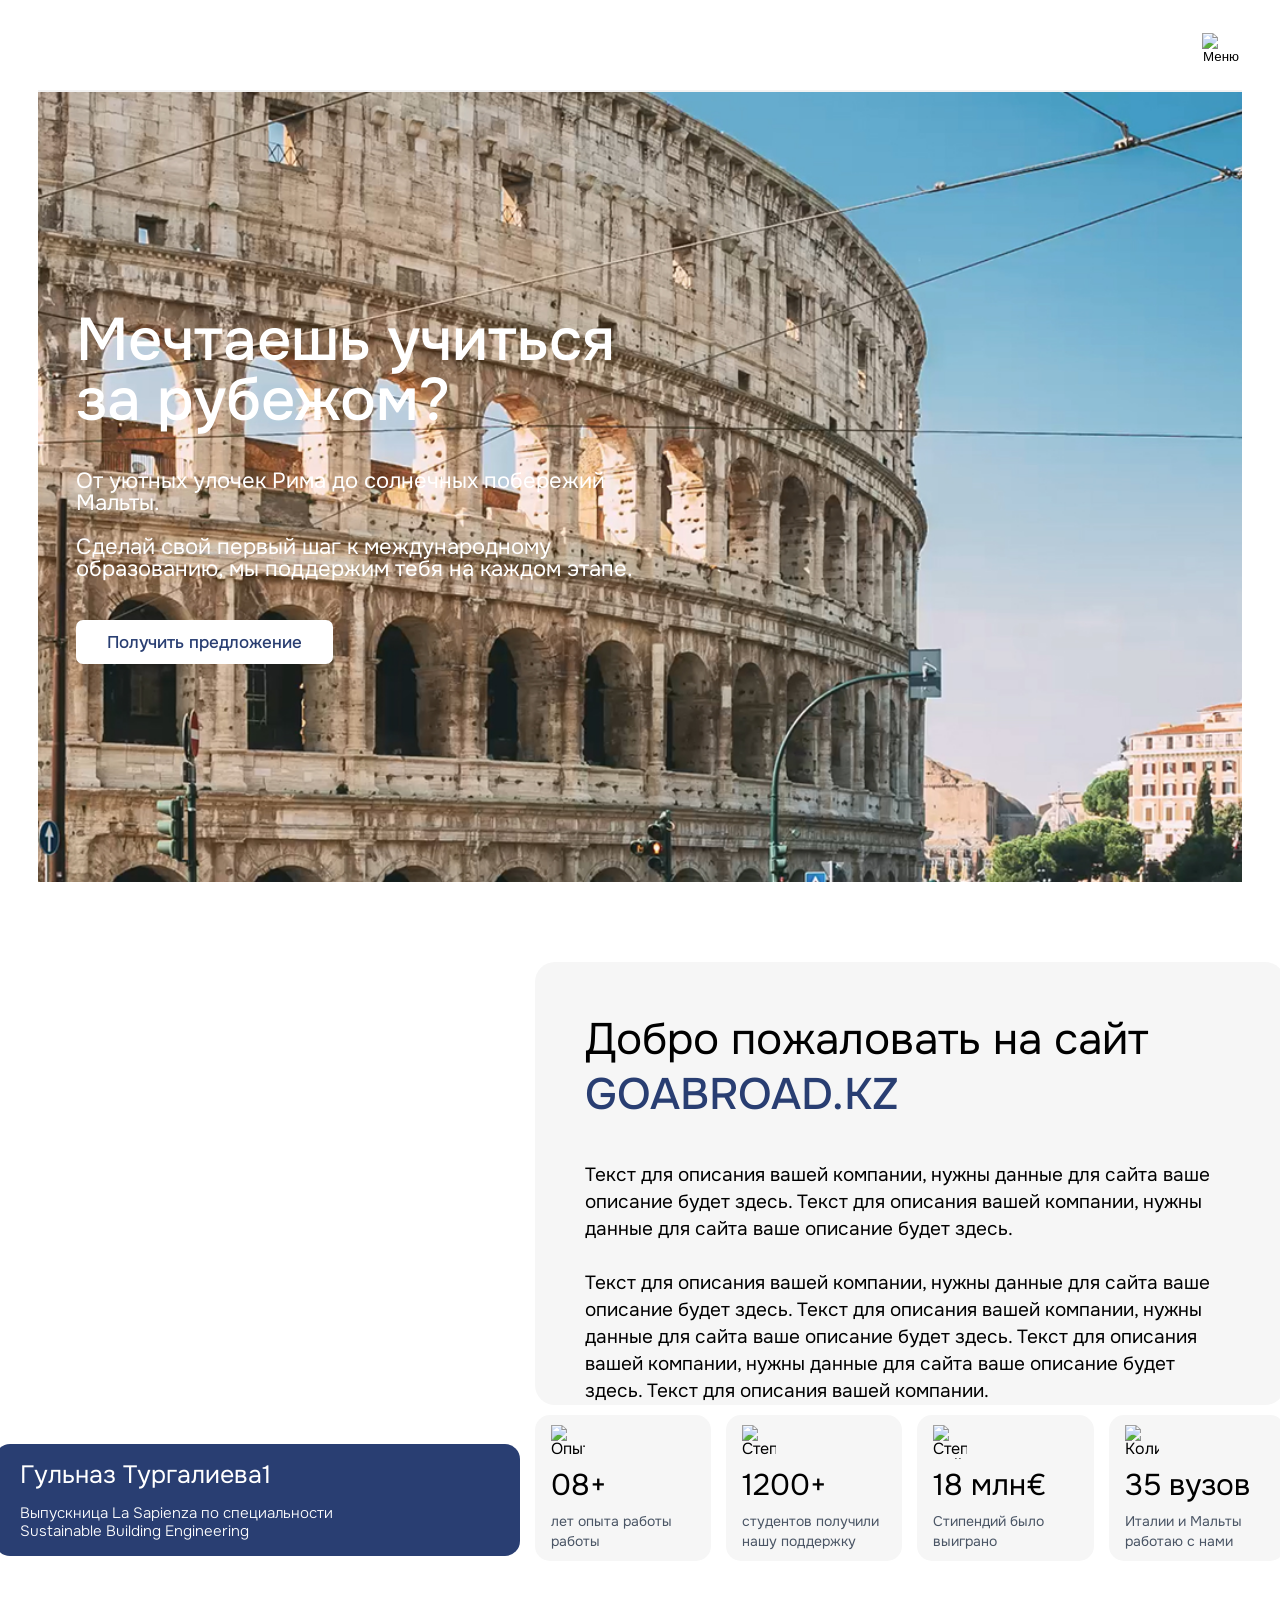
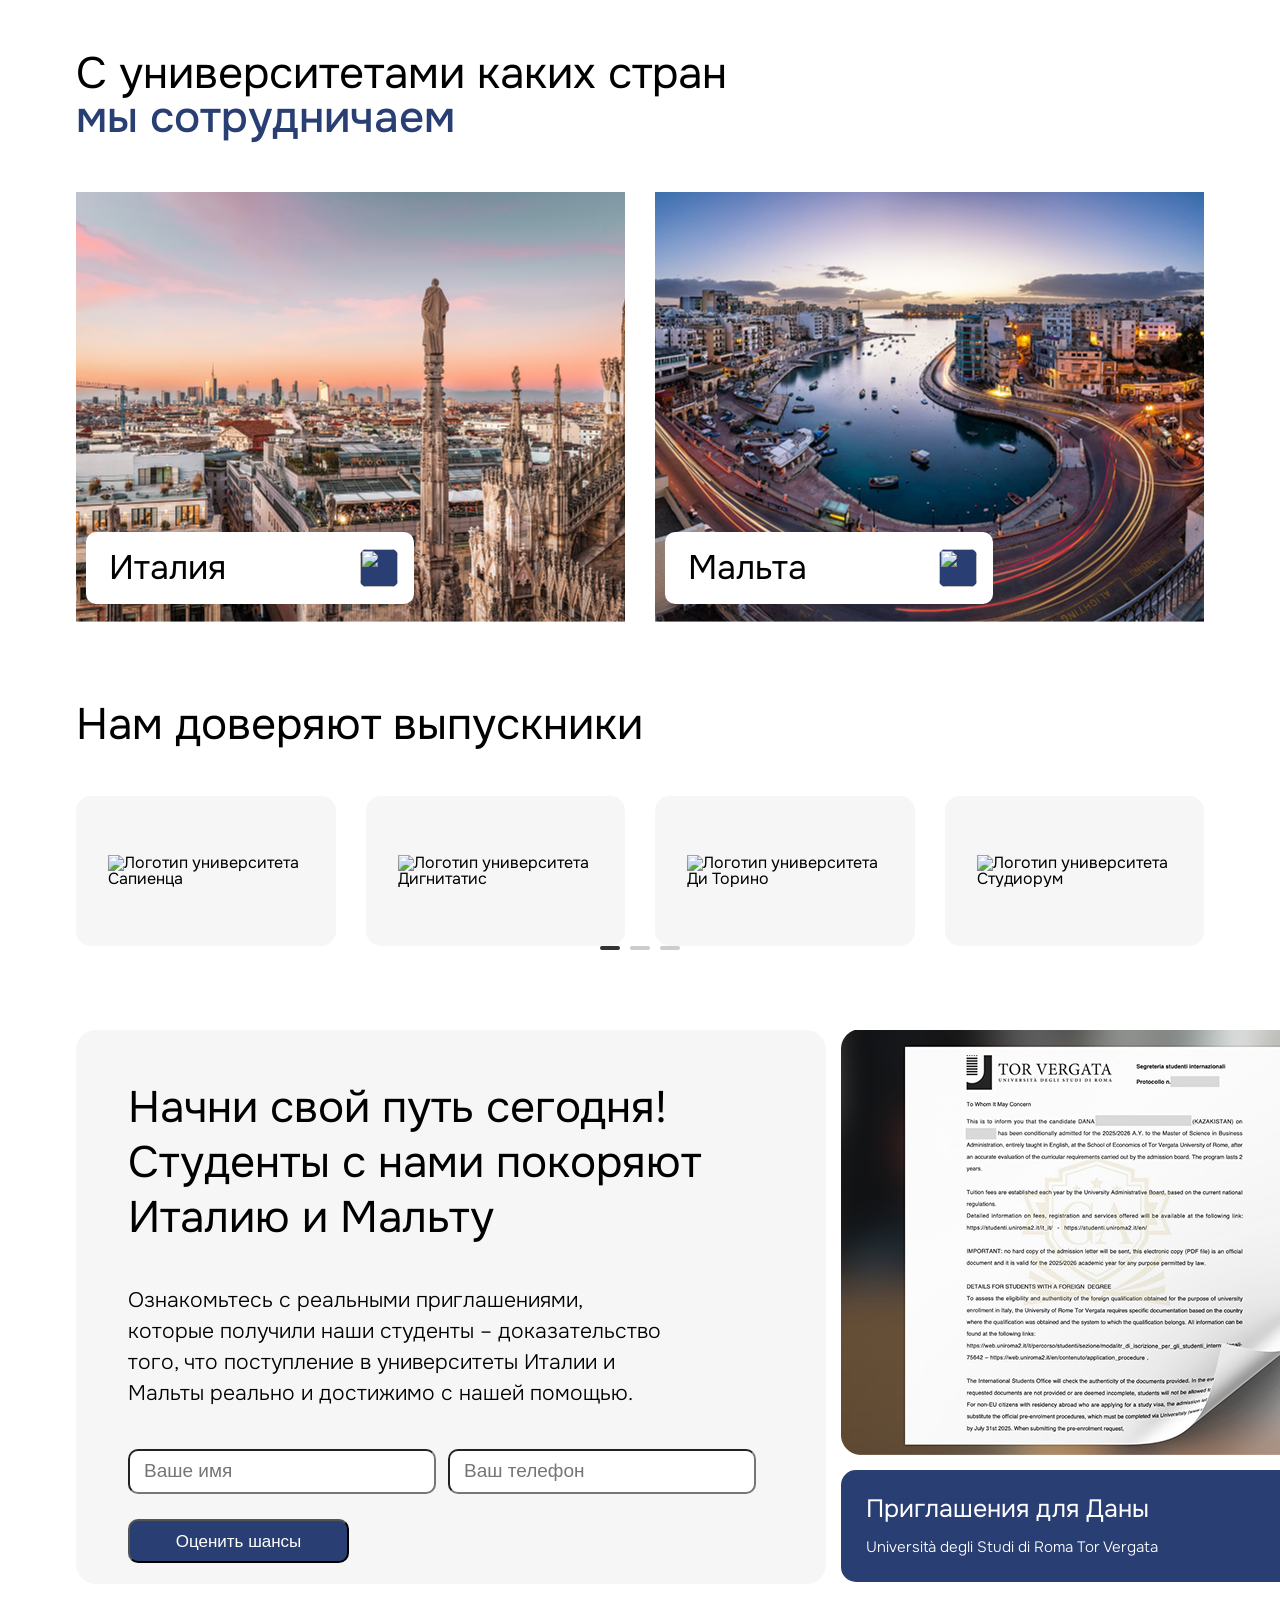
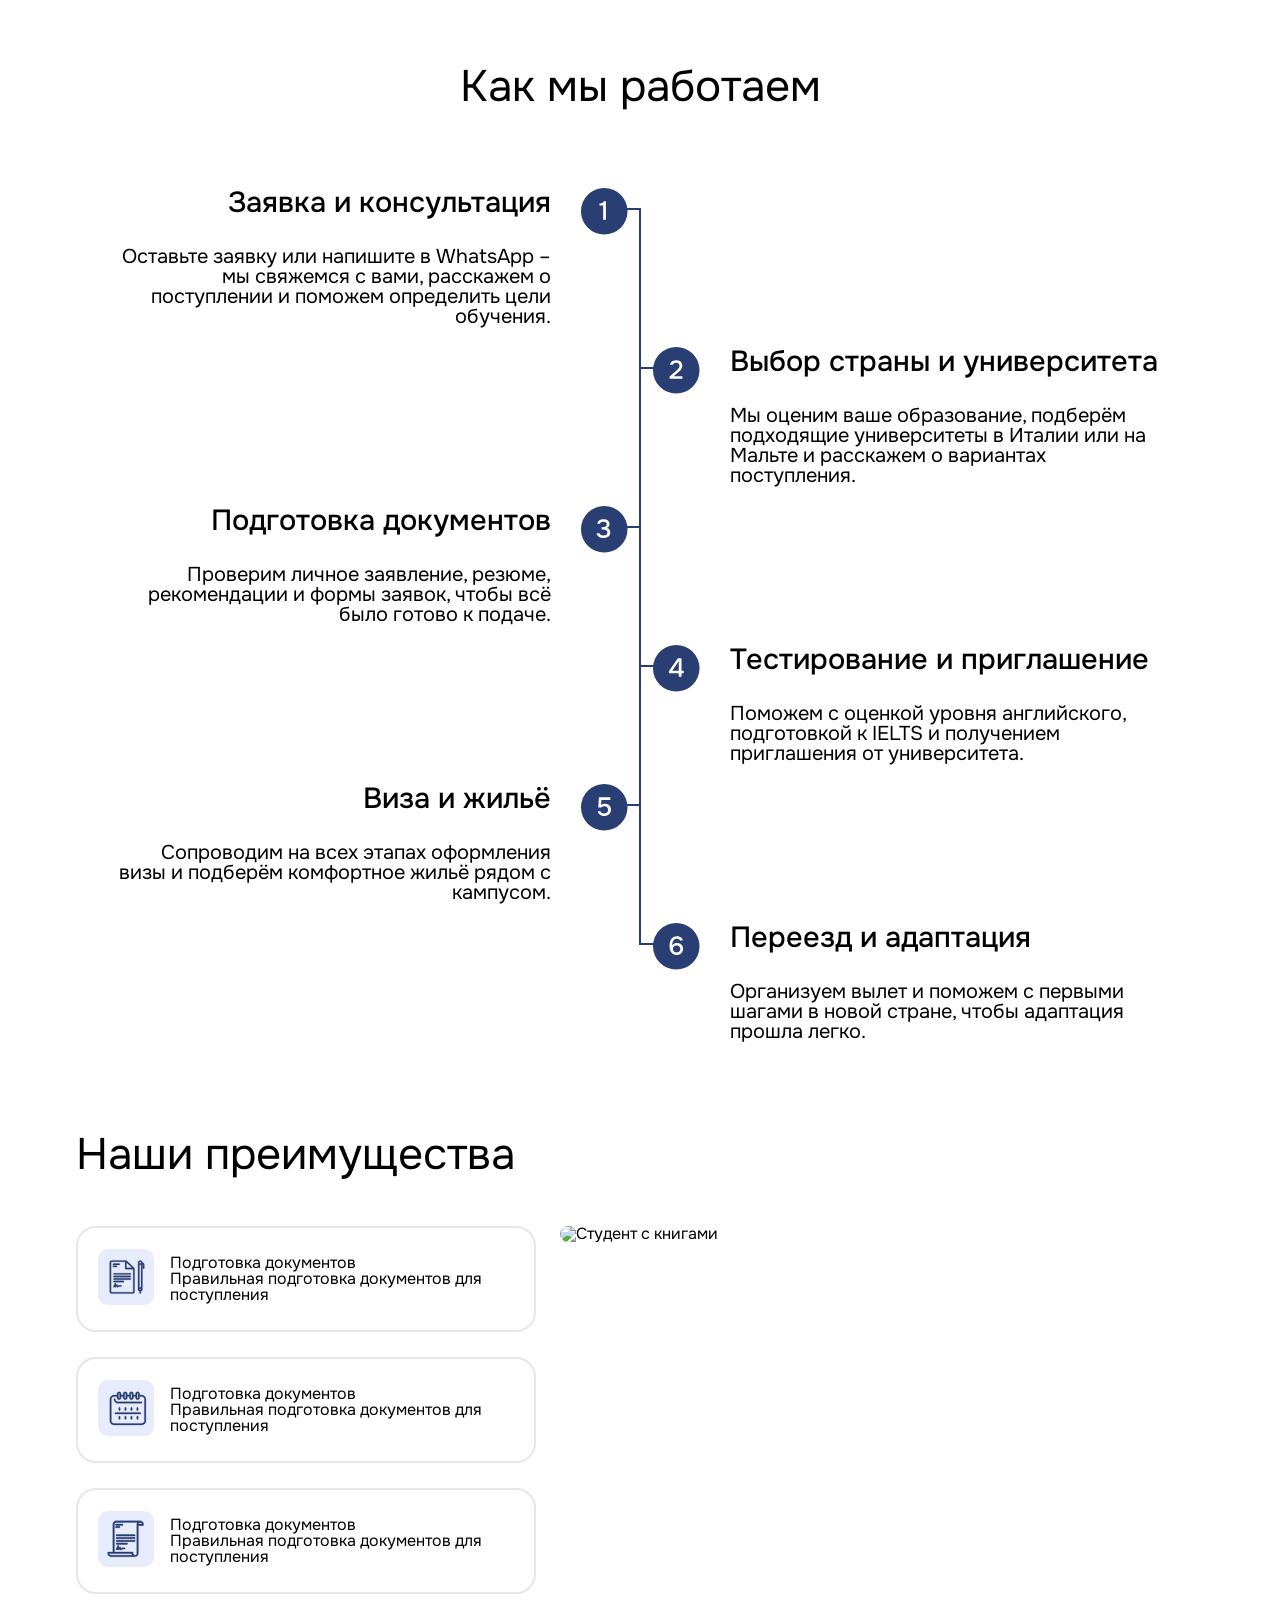
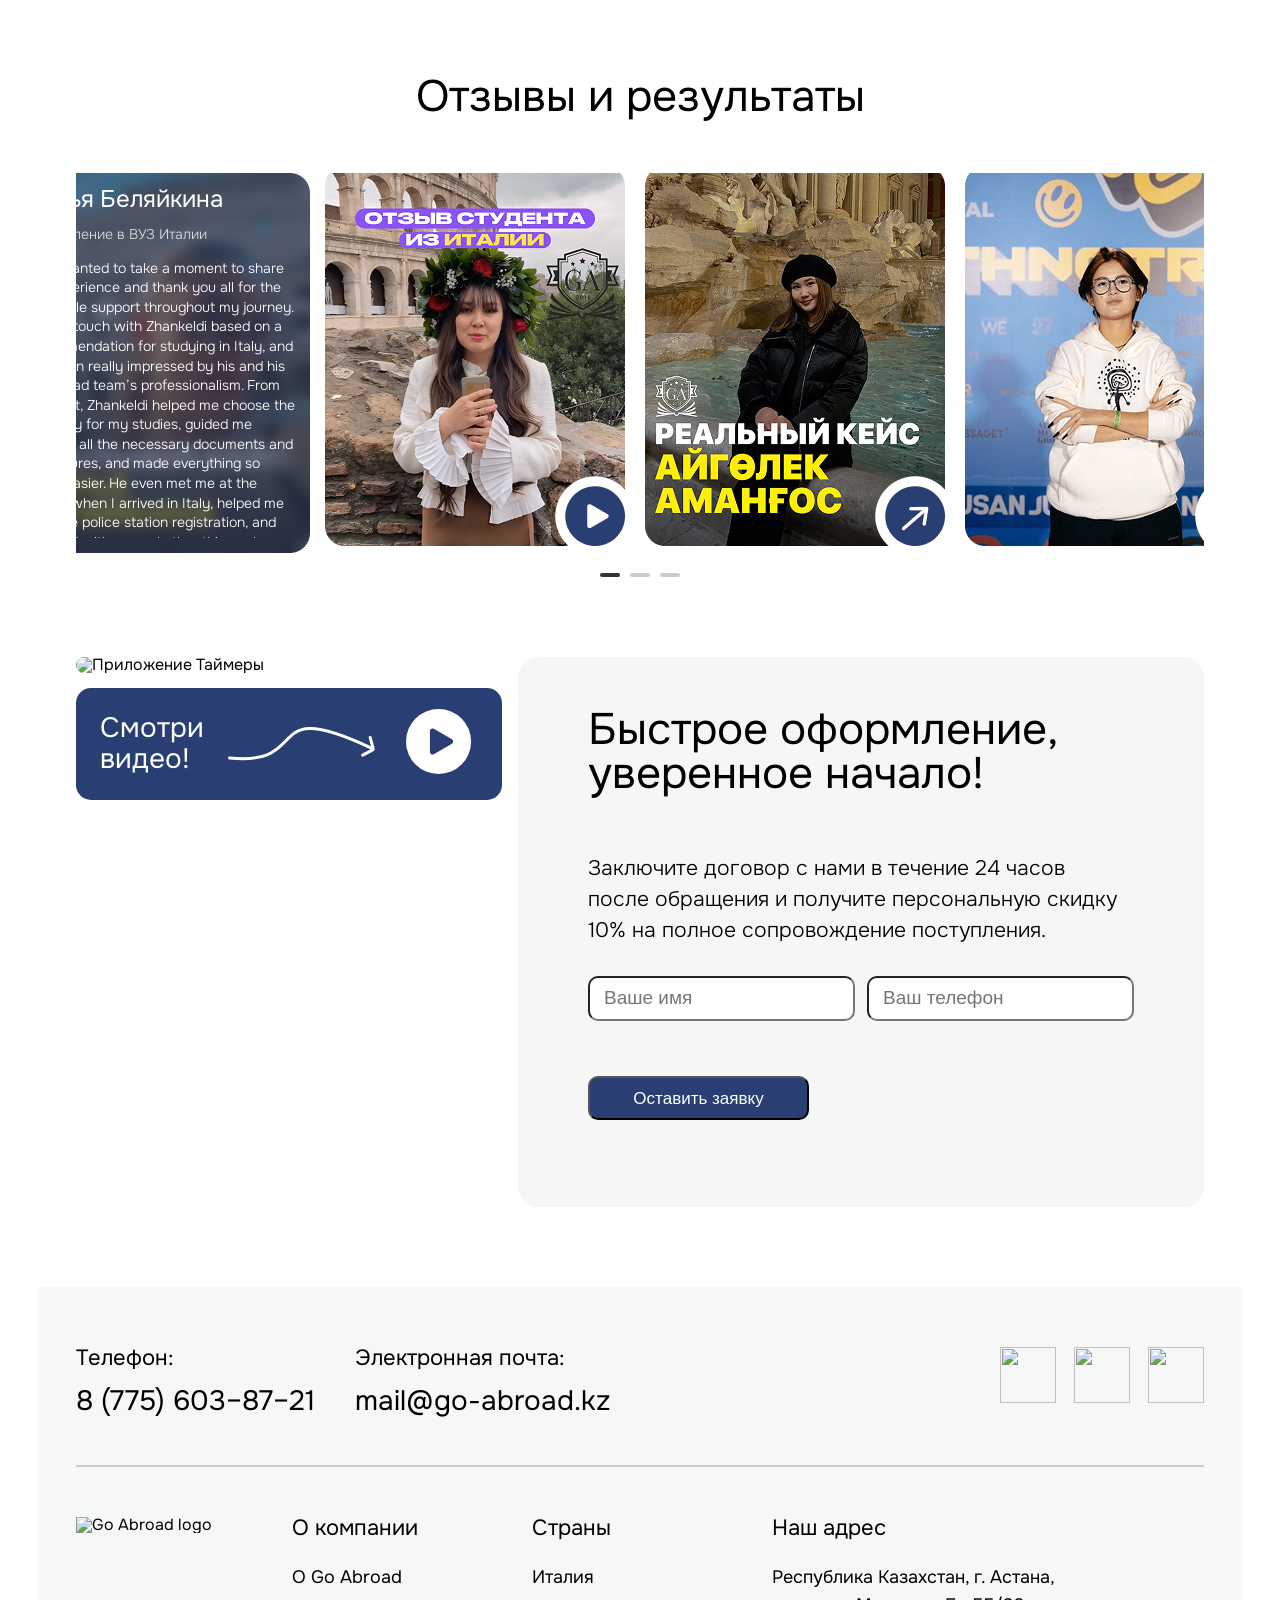
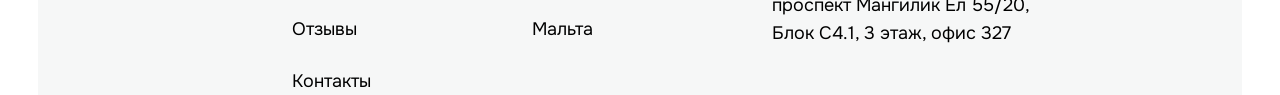
==== index.html @ 29574d73 "remove" ====
<!doctype html>
<html lang="en">

<head>
  <meta charset="UTF-8" />
  <meta name="viewport" content="width=device-width, initial-scale=1.0" />
  <title>Go Abroad</title>
  <link rel="preconnect" href="https://fonts.googleapis.com" />
  <link rel="preconnect" href="https://fonts.gstatic.com" crossorigin />
  <link href="https://fonts.googleapis.com/css2?family=Onest:wght@100..900&family=PT+Sans&display=swap"
    rel="stylesheet" />
  <link rel="stylesheet" href="reset.css" />
  <link rel="stylesheet" href="style.css" />
</head>

<body>
  <header class="header">
    <div class="header__top">
      <a href="home.html" class="logo">
        <img src="image/Logo.svg" alt="" />
      </a>
      <nav class="header__menu">
        <ul class="menu__list">
          <li class="menu__item"><a href="#" class="menu__link">Главная</a></li>
          <li class="menu__item"><a href="about_us.html" class="menu__link">О нас</a></li>
          <li class="menu__item dropdown">
            <a href="country.html" class="menu__link">Страны</a>
            <ul class="submenu">
              <li><a href="italy.html">Италия</a></li>
              <li><a href="malta.html">Мальта</a></li>
            </ul>
          </li>
          <li class="menu__item"><a href="reviews.html" class="menu__link">Отзывы</a></li>
          <li class="menu__item"><a href="contacts.html" class="menu__link">Контакты</a></li>
        </ul>
      </nav>
      <a href="tel:87756038721" class="header__phone">
        <img src="image/telephone.svg" />
        <span>8 (775) 603–87–21</span>
      </a>
      <a href="#" class="header__whatsapp">
        <img src="image/whatsapp.svg" alt="" />
      </a>
      <button class="header__btn">Свяжитесь с нами</button>


      <button class="burger-btn js-burger-btn">
        <img src="image/burger-btn.png" alt="Меню">
      </button>
    </div>
  </header>

  <div class="burger js-burger">
    <div class="burger-content js-burger__content">
      <nav class="nav-burger">
        <a class="menu__link" href="about_us.html">О НАС</a>
        <a class="menu__link" href="country.html">Страны</a>
        <a class="menu__link" href="reviews.html">Отзывы</a>
        <a class="menu__link" href="contacts.html">Контакты</a>
      </nav>
    </div>
    <div class="js-burger__close-btn burger__close-btn">
      <img class="burger-close" src="image/radix.png" alt="Закрыть">
    </div>
  </div>



  <section class="hero">
    <div class="container">
      <div class="hero__content">
        <h1 class="hero__title">Мечтаешь учиться за рубежом?</h1>
        <p class="hero__text">
          От уютных улочек Рима до солнечных побережий Мальты.<br /><br />
          Сделай свой первый шаг к международному образованию, мы поддержим
          тебя на каждом этапе.
        </p>
        <a href="#chances" class="hero__btn">Получить предложение</a>
      </div>
    </div>
  </section>

  <section class="about-and-alumni">
    <div class="gallery-container">
      <div class="gallery-slides">
        <div class="gallery__slide gallery__slide_active ">
          <div class="box-image-first">
          </div>
          <div class="box-image-wrapper">
            <h3 class="title-image-first">Гульназ Тургалиева1</h3>
            <p class="text-image-first">Выпускница La Sapienza по специальности Sustainable Building Engineering</p>
          </div>
        </div>
        <div class="gallery__slide ">
          <div class="box-image-second">
          </div>
          <div class="box-image-wrapper">
            <h3 class="title-image-second">Гульназ Тургалиева2</h3>
            <p class="text-image-second">Выпускница La Sapienza по специальности Sustainable Building Engineering</p>
          </div>
        </div>
        <div class="gallery__slide">
          <div class="box-image-third">
          </div>
          <div class="box-image-wrapper">
            <h3 class="title-image-third">Гульназ Тургалиева3</h3>
            <p class="text-image-third">Выпускница La Sapienza по специальности Sustainable Building Engineering</p>
          </div>
        </div>

        <div class="gallery-controls">
          <button class="gallery__control-prev">
            <img src="image/arrow-left.svg" alt="">
          </button>
          <button class="gallery__control-next">
            <img src="image/arrow-right.svg" alt="">
          </button>
        </div>
      </div>
    </div>
    <div class="company__info-container">
      <div class="company__info-wrapper">
        <h2 class="company__info-title">Добро пожаловать на сайт</h2>
        <span class="company__info-subtitle">GOABROAD.KZ</span>
        <p class="company__info-text">Текст для описания вашей компании, нужны данные для сайта ваше описание будет
          здесь. Текст для описания вашей компании, нужны данные для сайта ваше описание будет здесь.<br /><br />
          Текст для описания вашей компании, нужны данные для сайта ваше описание будет здесь. Текст для описания вашей
          компании, нужны данные для сайта ваше описание будет здесь. Текст для описания вашей компании, нужны данные
          для сайта ваше описание будет здесь. Текст для описания вашей компании.</p>
      </div>
      <div class="company__results-wrapper">
        <div class="company__info-results">
          <img class="company__-results-img" src="image/Mansicon.svg" alt="Опыт компании">
          <p class="company__info-years">08+</p>
          <p class="company__info-years-text">лет опыта работы работы</p>
        </div>
        <div class="company__info-results">
          <img class="company__-results-img" src="image/medalicon.svg" alt="Степендии студентов">
          <p class="company__info-years">1200+</p>
          <p class="company__info-years-text">студентов получили нашу поддержку</p>
        </div>
        <div class="company__info-results">
          <img class="company__-results-img" src="image/diplomaticon.svg" alt="Степендий выйграно">
          <p class="company__info-years">18 млн€</p>
          <p class="company__info-years-text">Стипендий было выиграно</p>
        </div>
        <div class="company__info-results">
          <img class="company__-results-img" src="image/clockitem.svg" alt="Количество вузов">
          <p class="company__info-years">35 вузов</p>
          <p class="company__info-years-text">Италии и Мальты работаю с нами</p>
        </div>
      </div>
    </div>
  </section>

  <section class="country__university-container">
    <h2 class="country__university-title">С университетами каких стран <span class="country__university-subtitle"
        style="color: rgba(41, 62, 114, 1);">мы сотрудничаем</span></h2>
    <div class="country__university-wrapper">
      <div class="itali-container">
        <a href="italy.html" class="country__university-btn">
          <p class="itali-info">Италия</p>
          <img class="btn__image-vector" src="image/vector_btn.svg" alt="">
        </a>
      </div>
      <div class="malta-container">
        <a href="malta.html" class="country__university-btn">
          <p class="itali-info">Мальта</p>
          <img class="btn__image-vector" src="image/vector_btn.svg" alt="">
        </a>
      </div>
    </div>
  </section>

  <section class="university__slide-tape">
    <h2 class="university__title">Нам доверяют выпускники</h2>
    <div class="university__slider">
      <div class="university__slide active">
        <div class="university__slide-img-wrapper">
          <img class="university__slide-img" src="image/Logo_Sapienz.svg" alt="Логотип университета Сапиенца">
        </div>
        <div class="university__slide-img-wrapper">
          <img class="university__slide-img" src="image/Logo_Dignitatis.svg" alt="Логотип университета Дигнитатис">
        </div>
        <div class="university__slide-img-wrapper">
          <img class="university__slide-img" src="image/Logo_DiTorino.svg" alt="Логотип университета Ди Торино">
        </div>
        <div class="university__slide-img-wrapper">
          <img class="university__slide-img" src="image/Logo_Studiorum.svg" alt="Логотип университета Студиорум">
        </div>
      </div>

      <div class="university__slide ">
        <div class="university__slide-img-wrapper">
          <img class="university__slide-img" src="image/" alt="Лента 2">
        </div>
        <div class="university__slide-img-wrapper">
          <img class="university__slide-img" src="image/" alt="Лента 2">
        </div>
        <div class="university__slide-img-wrapper">
          <img class="university__slide-img" src="image/" alt="Лента 2">
        </div>
        <div class="university__slide-img-wrapper">
          <img class="university__slide-img" src="image/" alt="Лента 2">
        </div>
      </div>

      <div class="university__slide ">
        <div class="university__slide-img-wrapper">
          <img class="university__slide-img" src="image/" alt="Лента 3">
        </div>
        <div class="university__slide-img-wrapper">
          <img class="university__slide-img" src="image/" alt="Лента 3">
        </div>
        <div class="university__slide-img-wrapper">
          <img class="university__slide-img" src="image/" alt="Лента 3">
        </div>
        <div class="university__slide-img-wrapper">
          <img class="university__slide-img" src="image/" alt="Лента 3">
        </div>
      </div>

      <div class="university__dots">
        <span class="dot active"></span>
        <span class="dot"></span>
        <span class="dot"></span>
      </div>
  </section>

  <section class="chance__assessment" id="chances">
    <div class="chance__assessment-container">
      <h2 class="promo-title">Начни свой путь сегодня! Студенты с нами покоряют Италию и Мальту</h2>
      <p class="promo-subtitle">Ознакомьтесь с реальными приглашениями, которые получили наши студенты – доказательство
        того, что поступление в университеты Италии и Мальты реально и достижимо с нашей помощью.</p>
      <form class="promo-form__box" action="mailto:yourmail@example.com" method="post" enctype="text/plain">
        <input class="input__box" type="text" id="name" name="name" required placeholder="Ваше имя">
        <input class="input__box" type="tel" id="phone" name="phone" required placeholder="Ваш телефон">
      </form>
      <button class="promo__submit-btn" type="submit">Оценить шансы</button>
    </div>
    <div class="invits-container">
      <div class="invite-slides">
        <div class="invite__slide invite__slide_active ">
          <div class="invite-image-first"></div>
          <div class="invite-image-wrapper">
            <h3 class="title-invite-first">Приглашения для Даны</h3>
            <p class="text-invite-first">Università degli Studi di Roma Tor Vergata</p>
          </div>
        </div>
        <div class="invite__slide">
          <div class="invite-image-second"></div>
          <div class="invite-image-wrapper">
            <h3 class="title-invite-second">Ваш текст</h3>
            <p class="text-invite-second">Ваш текст</p>
          </div>
        </div>
        <div class="invite__slide">
          <div class="invite-image-third"></div>
          <div class="invite-image-wrapper">
            <h3 class="title-invite-third">Ваш текст</h3>
            <p class="text-invite-third">Ваш текст</p>
          </div>
        </div>
        <div class="invite__gallery-controls">
          <button class="gallery__control-left">
            <img src="image/arrow-left.svg" alt="">
          </button>
          <button class="gallery__control-right">
            <img src="image/arrow-right.svg" alt="">
          </button>
        </div>
      </div>
    </div>
  </section>

  <section class="workflow">
    <h2 class="workflow-title">Как мы работаем</h2>
    <div class="timeline">
      <div class="timeline__item left">
        <div class="card">
          <div class="card__text">
            <h2 class="timeline__title">Заявка и консультация</h2>
            <p class="timeline__text">Оставьте заявку или напишите в WhatsApp – мы свяжемся с вами, расскажем о
              поступлении и поможем определить цели обучения.</p>
          </div>
          <img class="card_number" src="Image/card_number-1.svg" alt="">
        </div>
      </div>
      <div class="timeline__item right">
        <div class="card">
          <img class="card_number" src="Image/card_number-2.svg" alt="">
          <div class="card__text">
            <h2 class="timeline__title">Выбор страны и университета</h2>
            <p class="timeline__text">Мы оценим ваше образование, подберём подходящие университеты в Италии или на
              Мальте и расскажем о вариантах поступления.</p>
          </div>
        </div>
      </div>
      <div class="timeline__item left">
        <div class="card">
          <div class="card__text">
            <h2 class="timeline__title">Подготовка документов</h2>
            <p class="timeline__text">Проверим личное заявление, резюме, рекомендации и формы заявок, чтобы всё было
              готово к подаче.</p>
          </div>
          <img class="card_number" src="Image/card_number-3.svg" alt="">
        </div>
      </div>
      <div class="timeline__item right">
        <div class="card">
          <img class="card_number" src="Image/card_number-4.svg" alt="">
          <div class="card__text">
            <h2 class="timeline__title">Тестирование и приглашение</h2>
            <p class="timeline__text">Поможем с оценкой уровня английского, подготовкой к IELTS и получением приглашения
              от университета.</p>
          </div>
        </div>
      </div>
      <div class="timeline__item left">
        <div class="card">
          <div class="card__text">
            <h2 class="timeline__title">Виза и жильё</h2>
            <p class="timeline__text">Сопроводим на всех этапах оформления визы и подберём комфортное жильё рядом с
              кампусом.</p>
          </div>
          <img class="card_number" src="Image/card_number-5.svg" alt="">
        </div>
      </div>
      <div class="timeline__item right">
        <div class="card">
          <img class="card_number" src="Image/card_number-6.svg" alt="">
          <div class="card__text">
            <h2 class="timeline__title">Переезд и адаптация</h2>
            <p class="timeline__text">Организуем вылет и поможем с первыми шагами в новой стране, чтобы адаптация прошла
              легко.</p>
          </div>
        </div>
      </div>
  </section>

  <section class="advantages">
    <div class="advantages__container">
      <h2 class="advantages__title">Наши преимущества</h2>

      <div class="advantages__list">
        <div class="advantage__wrapper">
          <div class="advantage">
            <div class="advantage__icon">
              <img src="Image/Nodeicon.svg" alt="Документы">
            </div>
            <div class="advantage__text">
              <h3>Подготовка документов</h3>
              <p>Правильная подготовка документов для поступления</p>
            </div>
          </div>
          <div class="advantage">
            <div class="advantage__icon">
              <img src="Image/dateicon.svg" alt="Документы">
            </div>
            <div class="advantage__text">
              <h3>Подготовка документов</h3>
              <p>Правильная подготовка документов для поступления</p>
            </div>
          </div>

          <div class="advantage">
            <div class="advantage__icon">
              <img src="Image/algoritmicon.svg" alt="Документы">
            </div>
            <div class="advantage__text">
              <h3>Подготовка документов</h3>
              <p>Правильная подготовка документов для поступления</p>
            </div>
          </div>
        </div>


        <div class="advantages__image">
          <img class="advantage_women-img" src="image/advantage_women.jpg" alt="Студент с книгами">
        </div>
      </div>
    </div>
  </section>


  <section class="testimonials">
    <div class="testimonials__container">
      <h2 class="testimonials__title">Отзывы и результаты</h2>
      <div class="testimonials__slider">
        <div class="testimonials__slide active">
          <div class="testimonials__slide-img-wrapper">
            <div class="testimonials__box-first">
              <h3 class="title__box-first">Дарья Беляйкина</h3>
              <h4 class="subtitle__box-first">Поступление в ВУЗ Италии</h4>
              <p class="text__box-first">I just wanted to take a moment to share my experience and thank you all for the
                incredible support throughout my journey. I got in touch with Zhankeldi based on a recommendation for
                studying in Italy, and I’ve been really impressed by his and his GoAbroad team’s professionalism. From
                the start, Zhankeldi helped me choose the right city for my studies, guided me through all the necessary
                documents and procedures, and made everything so much easier. He even met me at the airport when I
                arrived in Italy, helped me with the police station registration, and assisted with several other things
                along the way. Thanks to his help, I was also able to win a scholarship, which has been a huge boost to
                my experience here. Now, during my second year of a program, Zhankeldi and his team are still there for
                me whenever I need advice or help. I can always count on them, and I truly appreciate the ongoing
                support. I would definitely recommend his team to anyone looking for professional, reliable help with
                studying abroad! Thanks again for everything!</p>
            </div>
          </div>
          <div class="testimonials__slide-img-wrapper">
            <div class="overlay-link">
              <a href="#">
                <img src="Image/review_img-2.jpg" alt="Видео превью">
              </a>
            </div>
          </div>
          <div class="testimonials__slide-img-wrapper">
            <div class="overlay-link">
              <a href="#">
                <img src="Image/review_img-3.jpg" alt="Превью статьи">
              </a>
            </div>
          </div>
          <div class="testimonials__slide-img-wrapper">
            <div class="overlay-link">
              <a href="#">
                <img src="Image/review_img-4.jpg" alt="Видео превью">
              </a>
            </div>
          </div>
        </div>

        <div class="testimonials__slide">
          <div class="testimonials__slide-img-wrapper">
            <div class="overlay-link">
              <a href="#">
                <img src="" alt="Видео превью">
              </a>
            </div>
          </div>
          <div class="testimonials__slide-img-wrapper">
            <div class="overlay-link">
              <a href="#">
                <img src="" alt="Видео превью">
              </a>
            </div>
          </div>
          <div class="testimonials__slide-img-wrapper">
            <div class="overlay-link">
              <a href="#">
                <img src="" alt="Превью статьи">
              </a>
            </div>
          </div>
          <div class="testimonials__slide-img-wrapper">
            <div class="overlay-link">
              <a href="#">
                <img src="" alt="Видео превью">
              </a>
            </div>
          </div>
        </div>

        <div class="testimonials__slide">
          <div class="testimonials__slide-img-wrapper">
            <div class="overlay-link">
              <a href="#">
                <img src="" alt="Видео превью">
              </a>
            </div>
          </div>
          <div class="testimonials__slide-img-wrapper">
            <div class="overlay-link">
              <a href="#">
                <img src="" alt="Видео превью">
              </a>
            </div>
          </div>
          <div class="testimonials__slide-img-wrapper">
            <div class="overlay-link">
              <a href="#">
                <img src="" alt="Превью статьи">
              </a>
            </div>
          </div>
          <div class="testimonials__slide-img-wrapper">
            <div class="overlay-link">
              <a href="#">
                <img src="" alt="Видео превью">
              </a>
            </div>
          </div>
        </div>
      </div>
      <div class="testimonials__dots">
        <span class="testimonials__dot active"></span>
        <span class="testimonials__dot"></span>
        <span class="testimonials__dot"></span>
      </div>
    </div>
  </section>

  <section class="promo">
    <div class="promo__container">

      <div class="promo__left">
        <div class="promo__phone">
          <img src="image/phone_call-img.jpg" alt="Приложение Таймеры">
        </div>
        <div class="promobox_video-btn">
          <p class="promobox_btn-text">Смотри <br />видео!</p>
          <img class="promobox_vector" src="Image/vector_arow.svg" alt="стрелочка">
          <button class="video_btn-player openPlayer">
            <img src="Image/video_player.svg" alt="">
          </button>
        </div>
      </div>


      <div class="promo__right">
        <h3 class="promo__subtitle">Быстрое оформление, уверенное начало!</h3>
        <p class="promo__text">
          Заключите договор с нами в течение 24 часов после обращения и получите персональную скидку 10% на полное
          сопровождение поступления.
        </p>
        <form class="promo__form" action="#" method="post">
          <div class="promo__form-group">
            <input class="input__box" type="text" id="name" name="name" required placeholder="Ваше имя">
          </div>
          <div class="promo__form-group">
            <input class="input__box" type="tel" id="phone" name="phone" required placeholder="Ваш телефон">
          </div>
        </form>
        <button type="submit" class="promo__submit-btn">Оставить заявку</button>
      </div>
    </div>
  </section>

  <footer class="footer_container">
    <div class="footer__contacts-wrap">
      <section class="footer_contacts">
        <div class="footer_number">
          <p class="number_text">Телефон:</p>
          <a href="8 (775) 603–87–21" class="footer__phone">
            <span>8 (775) 603–87–21</span>
          </a>
        </div>
        <div class="footer_mail">
          <p class="mail_text">Электронная почта:</p>
          <a class="EMAIL-adress" href="mailto:hello@mail.com">mail@go-abroad.kz</a>
        </div>
        <div class="footer_icon-msgs">
          <a href="#" class="footer__msg">
            <img src="image/telegrame.svg" alt="" />
          </a>
          <a href="#" class="footer__msg">
            <img src="image/footer_whatsapp.svg" alt="" />
          </a>
          <a href="#" class="footer__msg">
            <img src="image/instagrame.svg" alt="" />
          </a>
        </div>
      </section>
    </div>

    <div class="footer__nav-wrap">
      <section class="footer_nav">

        <div class="footer__logo">
          <img src="image/footer_logo.svg" alt="Go Abroad logo">
        </div>

        <div class="footer__col">
          <h3 class="footer__title">О компании</h3>
          <a href="about_us.html" class="footer__link">О Go Abroad</a>
          <a href="reviews.html" class="footer__link">Отзывы</a>
          <a href="contacts.html" class="footer__link">Контакты</a>
        </div>

        <div class="footer__col">
          <h3 class="footer__title">Страны</h3>
          <a href="italy.html" class="footer__link">Италия</a>
          <a href="malta.html" class="footer__link">Мальта</a>
        </div>

        <div class="footer__col footer__col--address">
          <h3 class="footer__title">Наш адрес</h3>
          <p class="footer__text">
            Республика Казахстан, г. Астана,<br>
            проспект Мангилик Ел 55/20,<br>
            Блок С4.1, 3 этаж, офис 327
          </p>
        </div>
      </section>
    </div>
    <div class="modal" style="display:none;">
      <div class="modal-content">
        <video width="640" height="360" controls>
          <source src="video.mp4" type="video/mp4">
        </video>
      </div>
    </div>
    <script src="gallery.js"></script>
    <script src="slide-tape.js"></script>
    <script src="invite__gallery.js"></script>
    <script src="slide-testimonials.js"></script>
    <script src="modal_video.js"></script>
    <script src="burger.js"></script>
</body>

</html>
---- style.css ----
@import "header.css";
@import "about_us-style.css";
@import "footer.css";
@import "country.css";
@import "review.css";
@import "contacts.css";
@import "hero.css";
@import "about-and-alumini.css";
@import "slide_university.css";
@import "chance_assessment.css";
@import "time-line.css";
@import "advantage.css";
@import "testimonials_slide.css";
@import "promo.form.css";

html {
  scroll-behavior: smooth;
}

body {
font-family: "Onest", sans-serif;
width: 100%;
margin: 0 auto;
box-sizing: border-box;   
  max-width: 1400px;   /* ограничиваем ширину */
    margin: 0 auto;      /* центрируем */
    padding: 0 38px
}

*, *::before, *::after {
  box-sizing: border-box;
}


.modal {
  position: fixed;   
  top: 0;
  left: 0;
  width: 100%;
  height: 100%;
  background: rgba(0,0,0,0.6); 
  display: none;              
  justify-content: center;    
  align-items: center;        
  z-index: 1000;              
}

.modal-content {
  background: rgba(246, 246, 246, 1);
  padding: 20px;
  border-radius: 8px;


  opacity: 0;
  transform: scale(0.9);
  transition: opacity 0.3s ease, transform 0.3s ease;
}


.modal.show .modal-content {
  opacity: 1;
  transform: scale(1);
}

.chance__assessment {
  scroll-margin-top: 200px;
}
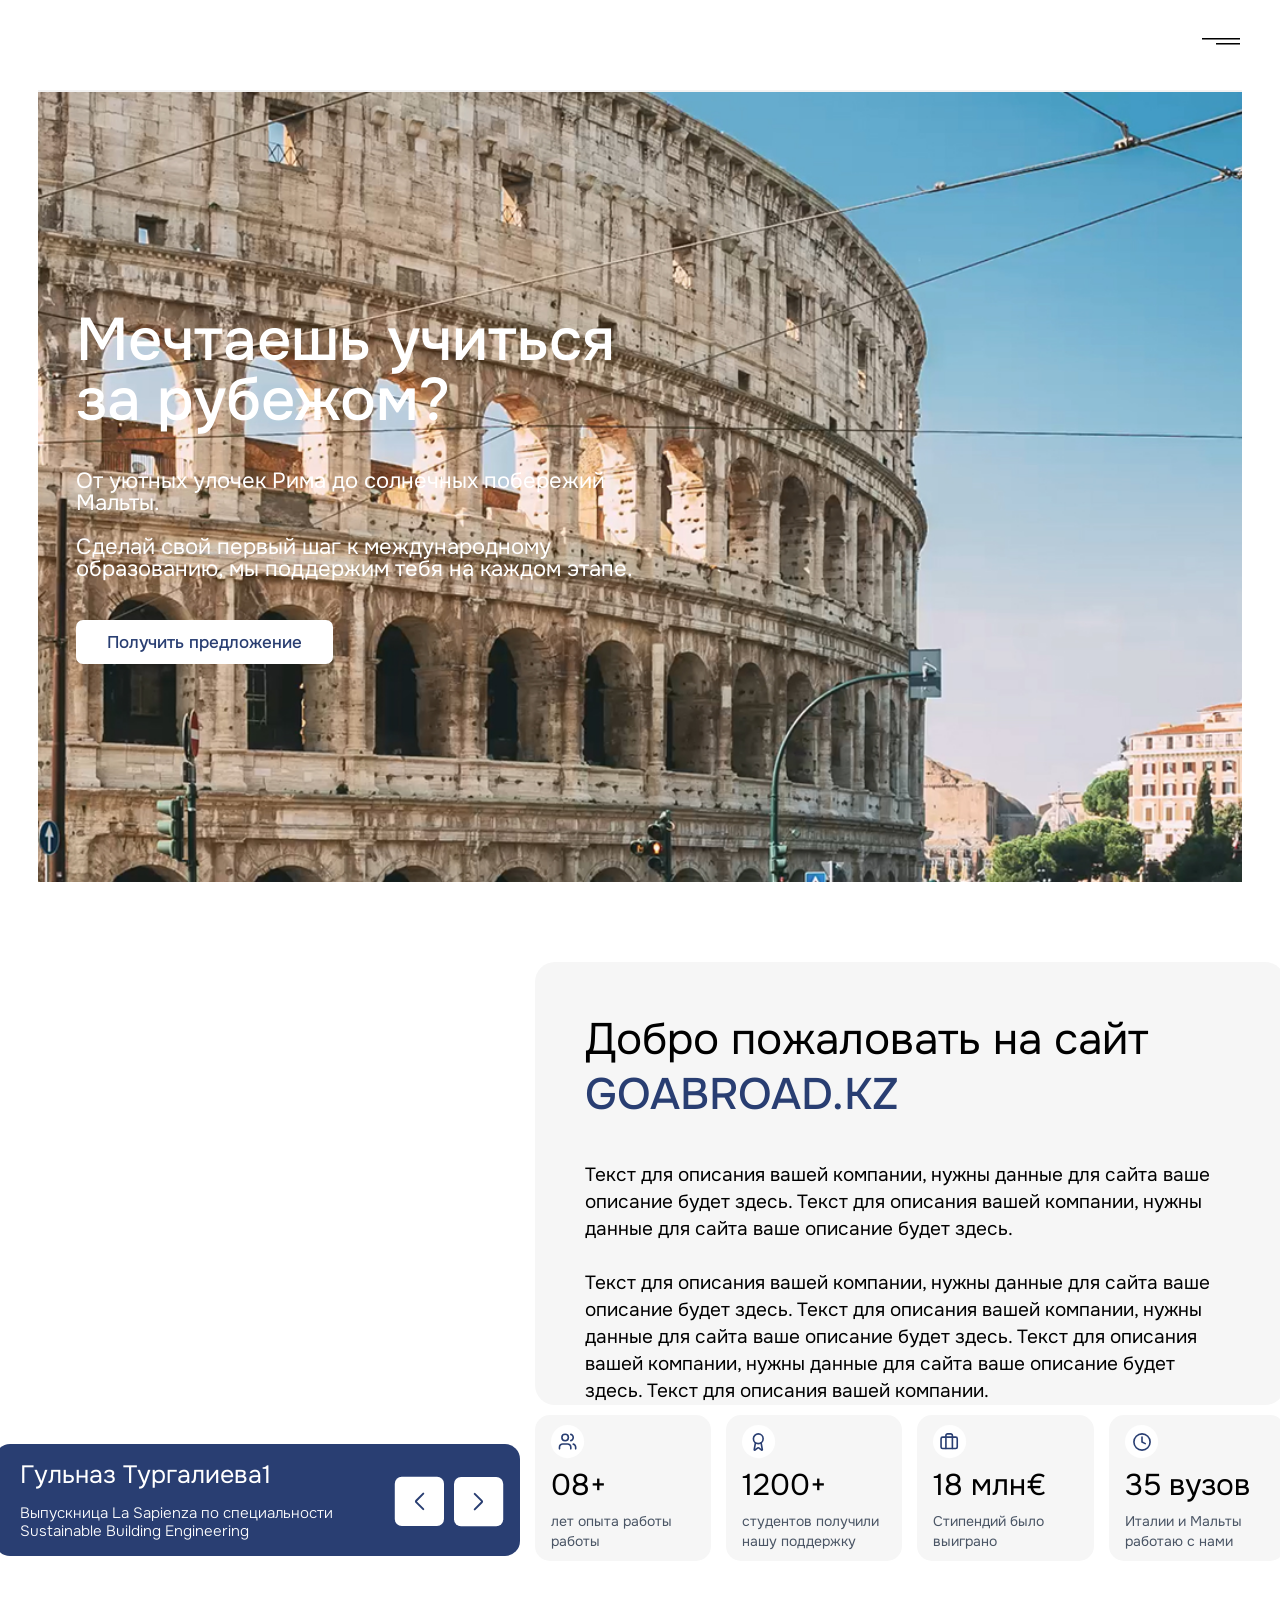
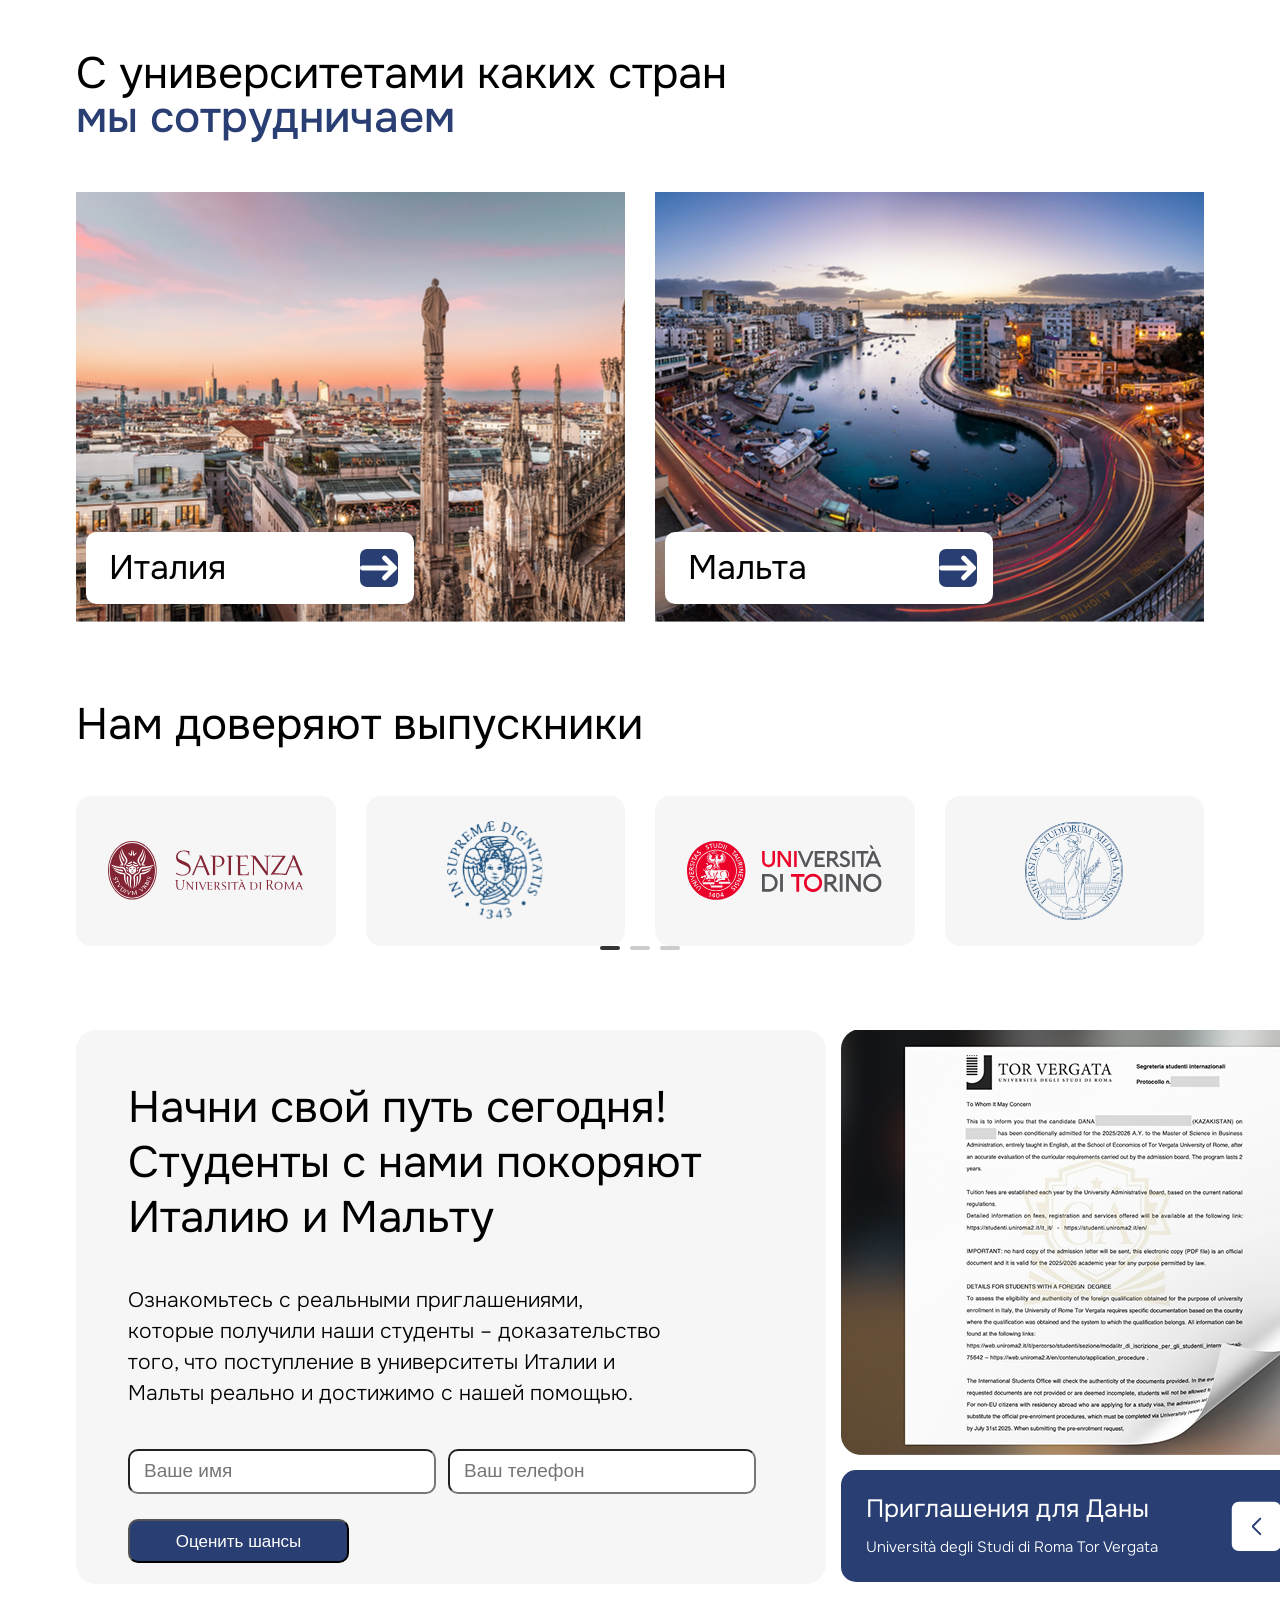
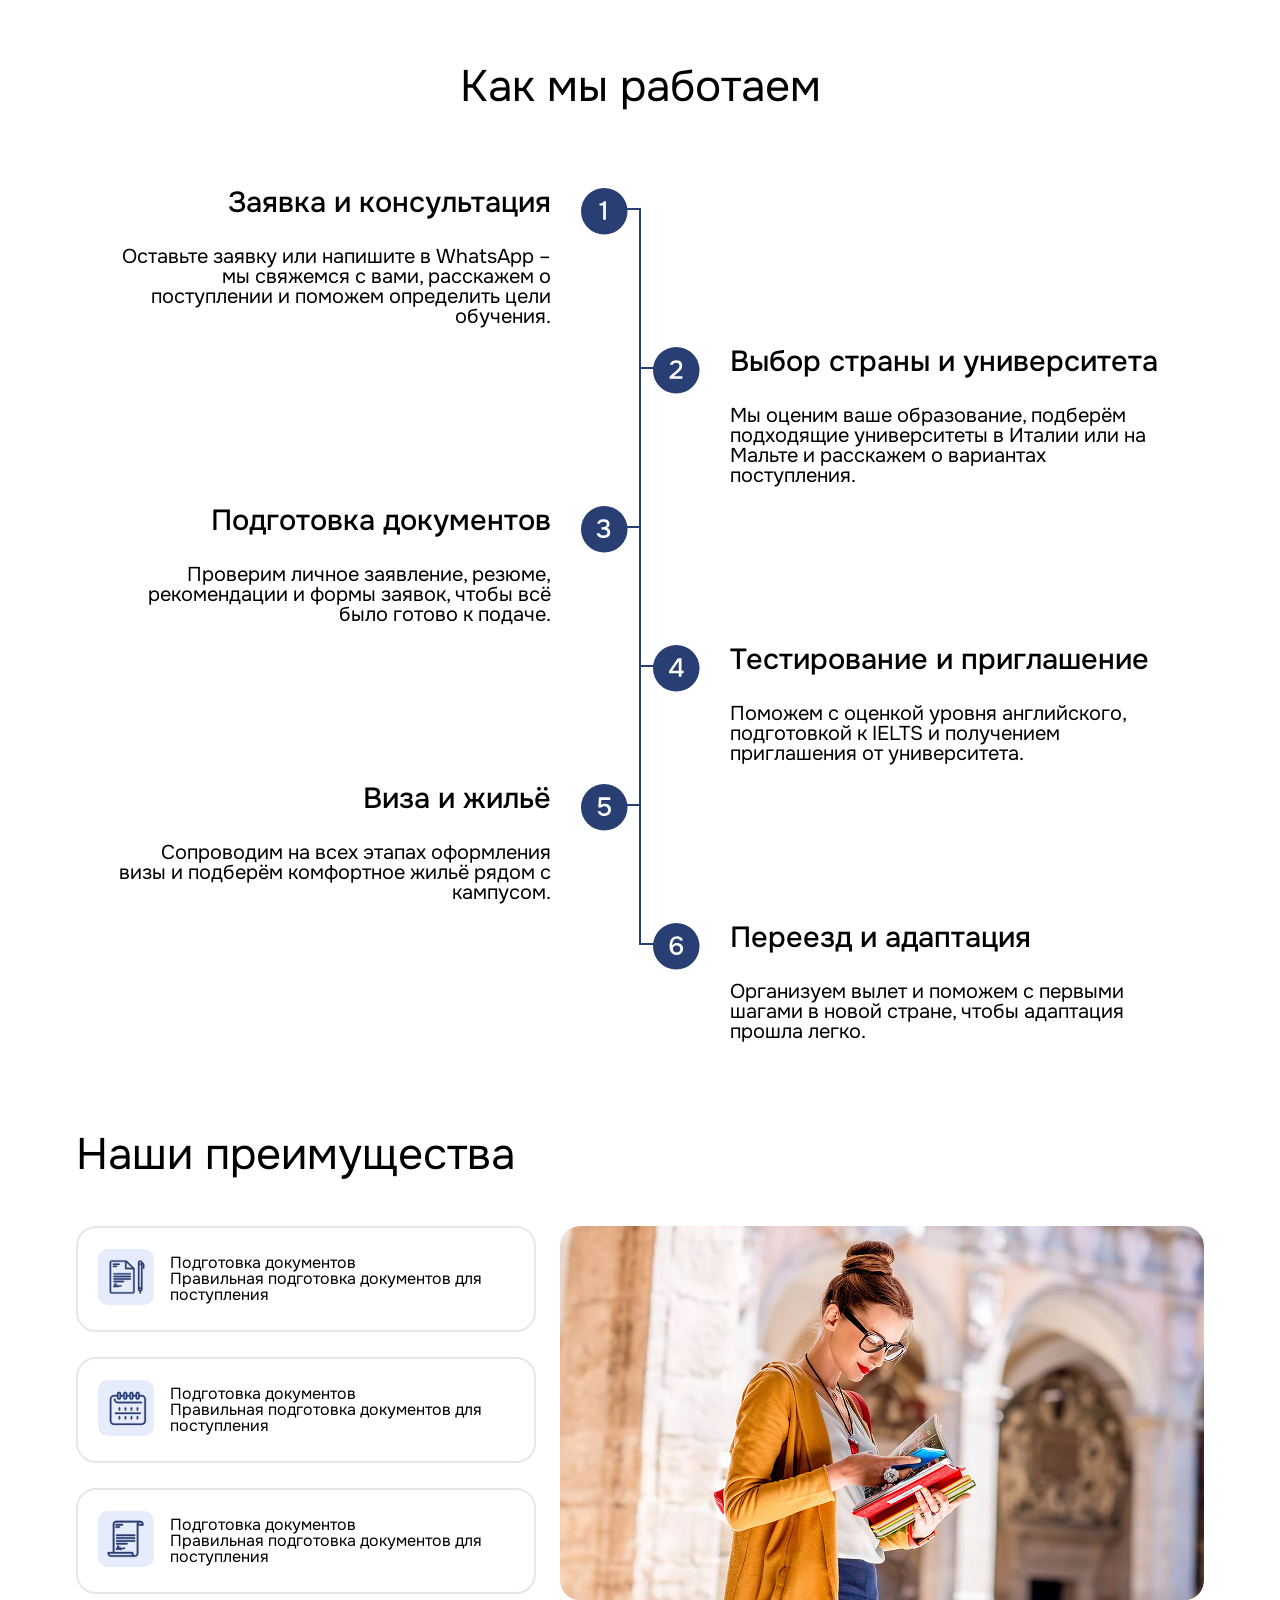
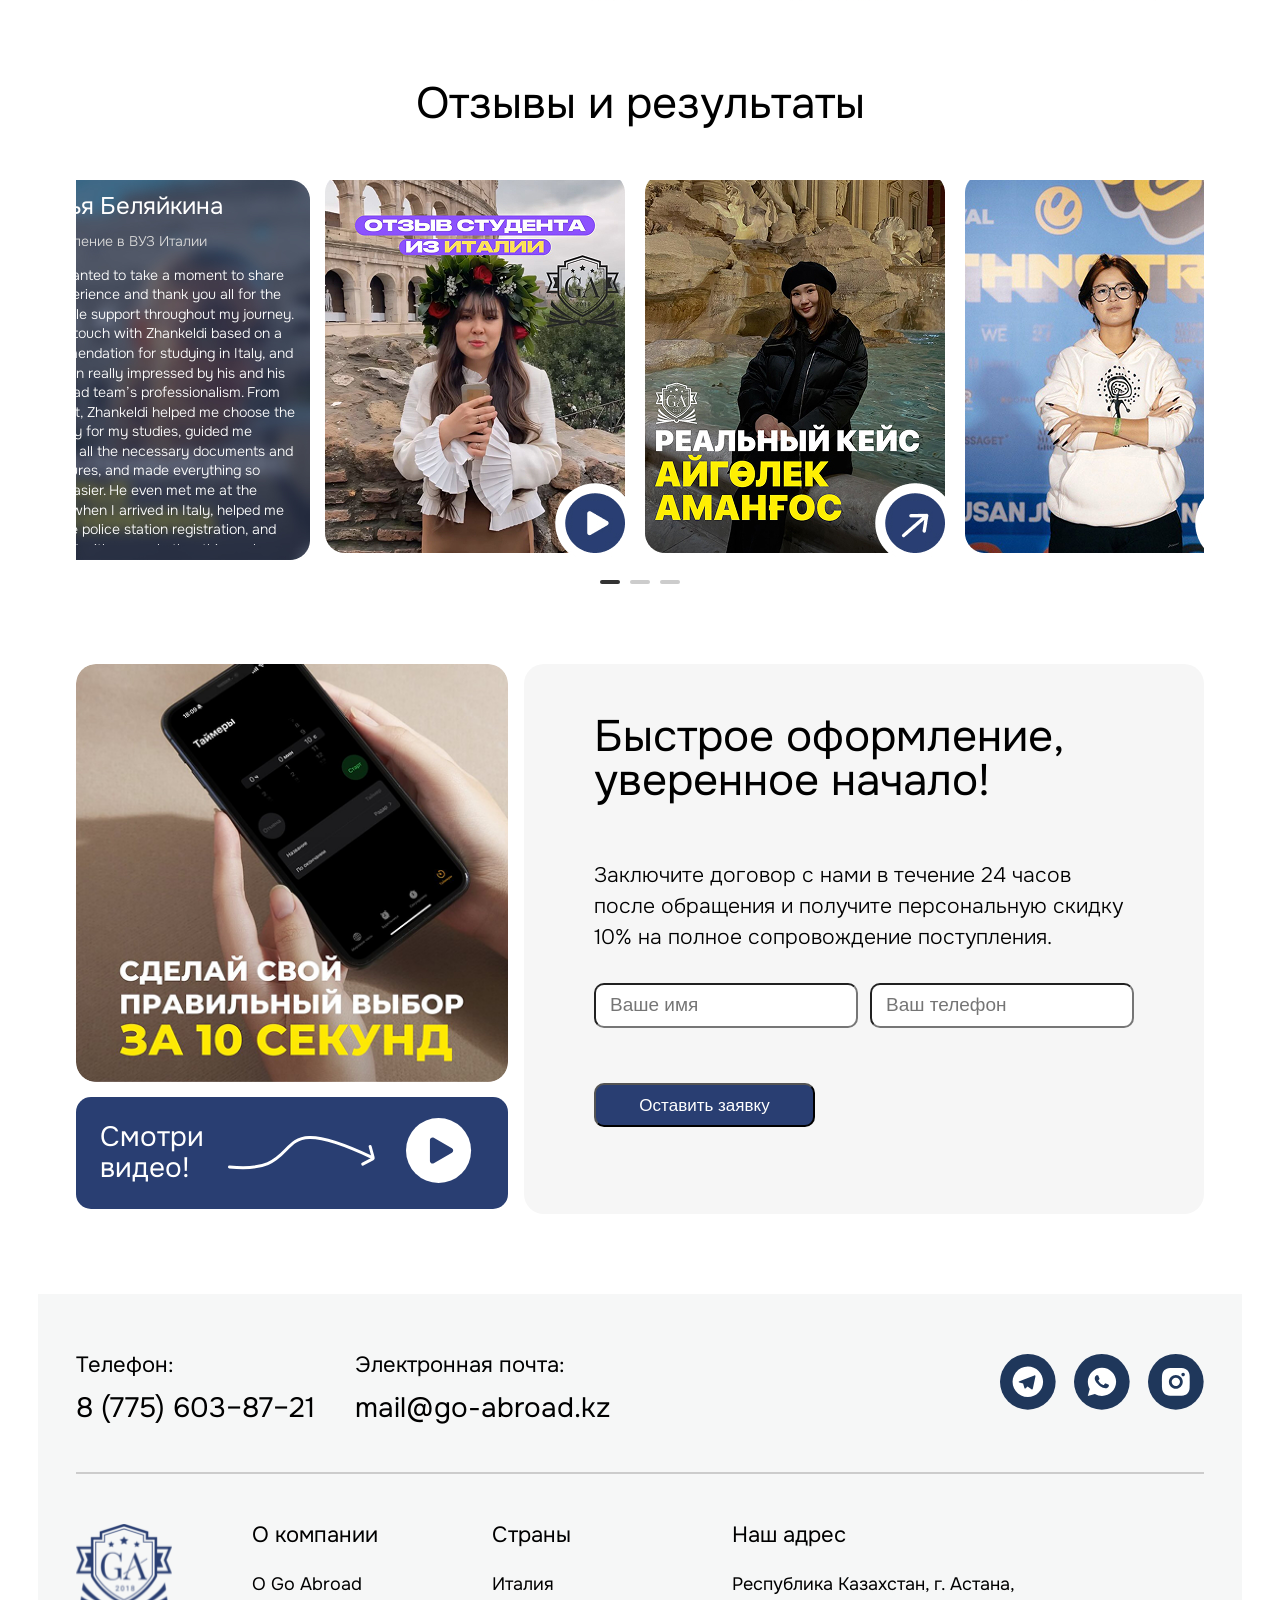
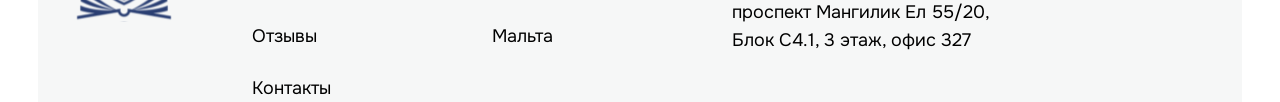
==== commit 1a2785ad: "remove" ====
--- a/index.html
+++ b/index.html
@@ -35,17 +35,17 @@
         </ul>
       </nav>
       <a href="tel:87756038721" class="header__phone">
-        <img src="image/telephone.svg" />
+        <img src="Image/telephone.svg" />
         <span>8 (775) 603–87–21</span>
       </a>
       <a href="#" class="header__whatsapp">
-        <img src="image/whatsapp.svg" alt="" />
+        <img src="Image/whatsapp.svg" alt="" />
       </a>
       <button class="header__btn">Свяжитесь с нами</button>
 
 
       <button class="burger-btn js-burger-btn">
-        <img src="image/burger-btn.png" alt="Меню">
+        <img src="Image/burger-btn.png" alt="Меню">
       </button>
     </div>
   </header>
@@ -60,7 +60,7 @@
       </nav>
     </div>
     <div class="js-burger__close-btn burger__close-btn">
-      <img class="burger-close" src="image/radix.png" alt="Закрыть">
+      <img class="burger-close" src="Image/radix.png" alt="Закрыть">
     </div>
   </div>
 
@@ -110,10 +110,10 @@
 
         <div class="gallery-controls">
           <button class="gallery__control-prev">
-            <img src="image/arrow-left.svg" alt="">
+            <img src="Image/arrow-left.svg" alt="">
           </button>
           <button class="gallery__control-next">
-            <img src="image/arrow-right.svg" alt="">
+            <img src="Image/arrow-right.svg" alt="">
           </button>
         </div>
       </div>
@@ -130,22 +130,22 @@
       </div>
       <div class="company__results-wrapper">
         <div class="company__info-results">
-          <img class="company__-results-img" src="image/Mansicon.svg" alt="Опыт компании">
+          <img class="company__-results-img" src="Image/Mansicon.svg" alt="Опыт компании">
           <p class="company__info-years">08+</p>
           <p class="company__info-years-text">лет опыта работы работы</p>
         </div>
         <div class="company__info-results">
-          <img class="company__-results-img" src="image/medalicon.svg" alt="Степендии студентов">
+          <img class="company__-results-img" src="Image/medalicon.svg" alt="Степендии студентов">
           <p class="company__info-years">1200+</p>
           <p class="company__info-years-text">студентов получили нашу поддержку</p>
         </div>
         <div class="company__info-results">
-          <img class="company__-results-img" src="image/diplomaticon.svg" alt="Степендий выйграно">
+          <img class="company__-results-img" src="Image/diplomaticon.svg" alt="Степендий выйграно">
           <p class="company__info-years">18 млн€</p>
           <p class="company__info-years-text">Стипендий было выиграно</p>
         </div>
         <div class="company__info-results">
-          <img class="company__-results-img" src="image/clockitem.svg" alt="Количество вузов">
+          <img class="company__-results-img" src="Image/clockitem.svg" alt="Количество вузов">
           <p class="company__info-years">35 вузов</p>
           <p class="company__info-years-text">Италии и Мальты работаю с нами</p>
         </div>
@@ -160,13 +160,13 @@
       <div class="itali-container">
         <a href="italy.html" class="country__university-btn">
           <p class="itali-info">Италия</p>
-          <img class="btn__image-vector" src="image/vector_btn.svg" alt="">
+          <img class="btn__image-vector" src="Image/vector_btn.svg" alt="">
         </a>
       </div>
       <div class="malta-container">
         <a href="malta.html" class="country__university-btn">
           <p class="itali-info">Мальта</p>
-          <img class="btn__image-vector" src="image/vector_btn.svg" alt="">
+          <img class="btn__image-vector" src="Image/vector_btn.svg" alt="">
         </a>
       </div>
     </div>
@@ -177,16 +177,16 @@
     <div class="university__slider">
       <div class="university__slide active">
         <div class="university__slide-img-wrapper">
-          <img class="university__slide-img" src="image/Logo_Sapienz.svg" alt="Логотип университета Сапиенца">
-        </div>
-        <div class="university__slide-img-wrapper">
-          <img class="university__slide-img" src="image/Logo_Dignitatis.svg" alt="Логотип университета Дигнитатис">
-        </div>
-        <div class="university__slide-img-wrapper">
-          <img class="university__slide-img" src="image/Logo_DiTorino.svg" alt="Логотип университета Ди Торино">
-        </div>
-        <div class="university__slide-img-wrapper">
-          <img class="university__slide-img" src="image/Logo_Studiorum.svg" alt="Логотип университета Студиорум">
+          <img class="university__slide-img" src="Image/Logo_Sapienz.svg" alt="Логотип университета Сапиенца">
+        </div>
+        <div class="university__slide-img-wrapper">
+          <img class="university__slide-img" src="Image/Logo_Dignitatis.svg" alt="Логотип университета Дигнитатис">
+        </div>
+        <div class="university__slide-img-wrapper">
+          <img class="university__slide-img" src="Image/Logo_DiTorino.svg" alt="Логотип университета Ди Торино">
+        </div>
+        <div class="university__slide-img-wrapper">
+          <img class="university__slide-img" src="Image/Logo_Studiorum.svg" alt="Логотип университета Студиорум">
         </div>
       </div>
 
@@ -263,10 +263,10 @@
         </div>
         <div class="invite__gallery-controls">
           <button class="gallery__control-left">
-            <img src="image/arrow-left.svg" alt="">
+            <img src="Image/arrow-left.svg" alt="">
           </button>
           <button class="gallery__control-right">
-            <img src="image/arrow-right.svg" alt="">
+            <img src="Image/arrow-right.svg" alt="">
           </button>
         </div>
       </div>
@@ -376,7 +376,7 @@
 
 
         <div class="advantages__image">
-          <img class="advantage_women-img" src="image/advantage_women.jpg" alt="Студент с книгами">
+          <img class="advantage_women-img" src="Image/advantage_women.jpg" alt="Студент с книгами">
         </div>
       </div>
     </div>
@@ -503,7 +503,7 @@
 
       <div class="promo__left">
         <div class="promo__phone">
-          <img src="image/phone_call-img.jpg" alt="Приложение Таймеры">
+          <img src="Image/phone_call-img.jpg" alt="Приложение Таймеры">
         </div>
         <div class="promobox_video-btn">
           <p class="promobox_btn-text">Смотри <br />видео!</p>
@@ -549,13 +549,13 @@
         </div>
         <div class="footer_icon-msgs">
           <a href="#" class="footer__msg">
-            <img src="image/telegrame.svg" alt="" />
+            <img src="Image/telegrame.svg" alt="" />
           </a>
           <a href="#" class="footer__msg">
-            <img src="image/footer_whatsapp.svg" alt="" />
+            <img src="Image/footer_whatsapp.svg" alt="" />
           </a>
           <a href="#" class="footer__msg">
-            <img src="image/instagrame.svg" alt="" />
+            <img src="Image/instagrame.svg" alt="" />
           </a>
         </div>
       </section>
@@ -565,7 +565,7 @@
       <section class="footer_nav">
 
         <div class="footer__logo">
-          <img src="image/footer_logo.svg" alt="Go Abroad logo">
+          <img src="Image/footer_logo.svg" alt="Go Abroad logo">
         </div>
 
         <div class="footer__col">
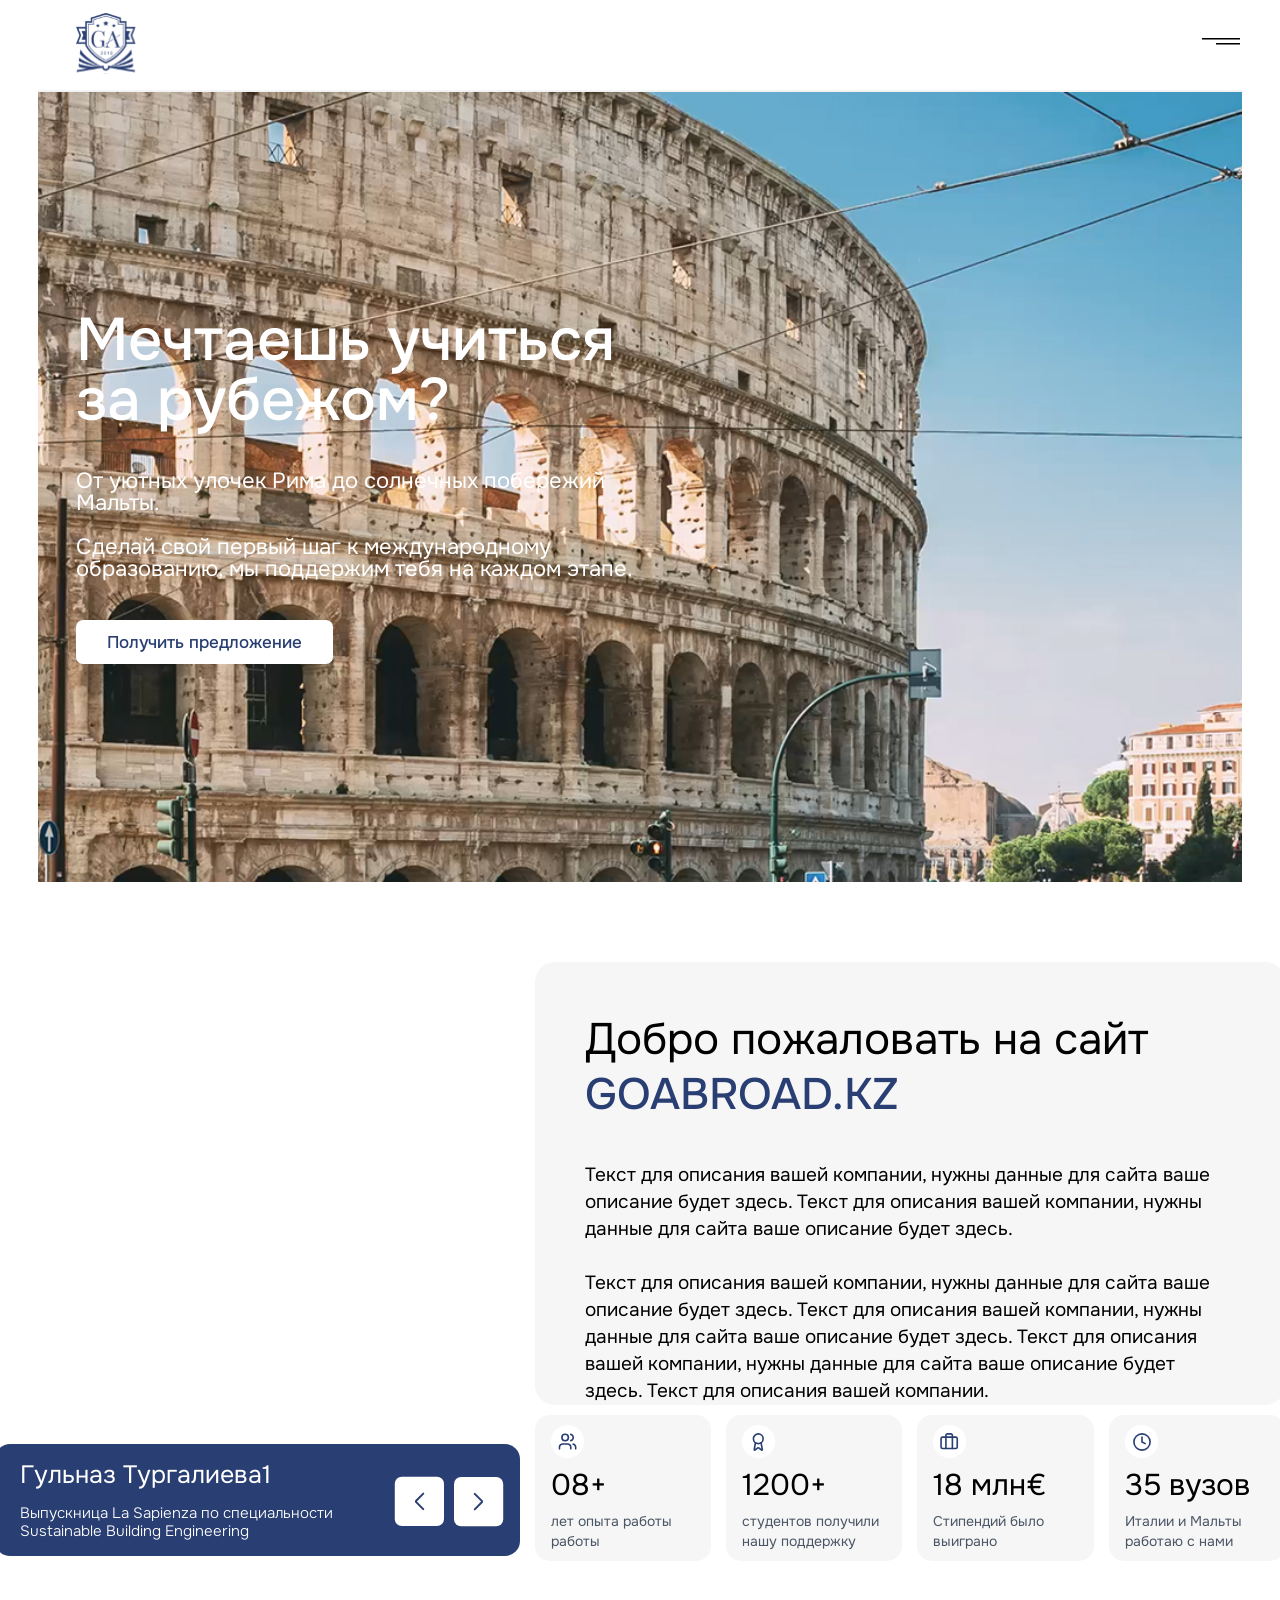
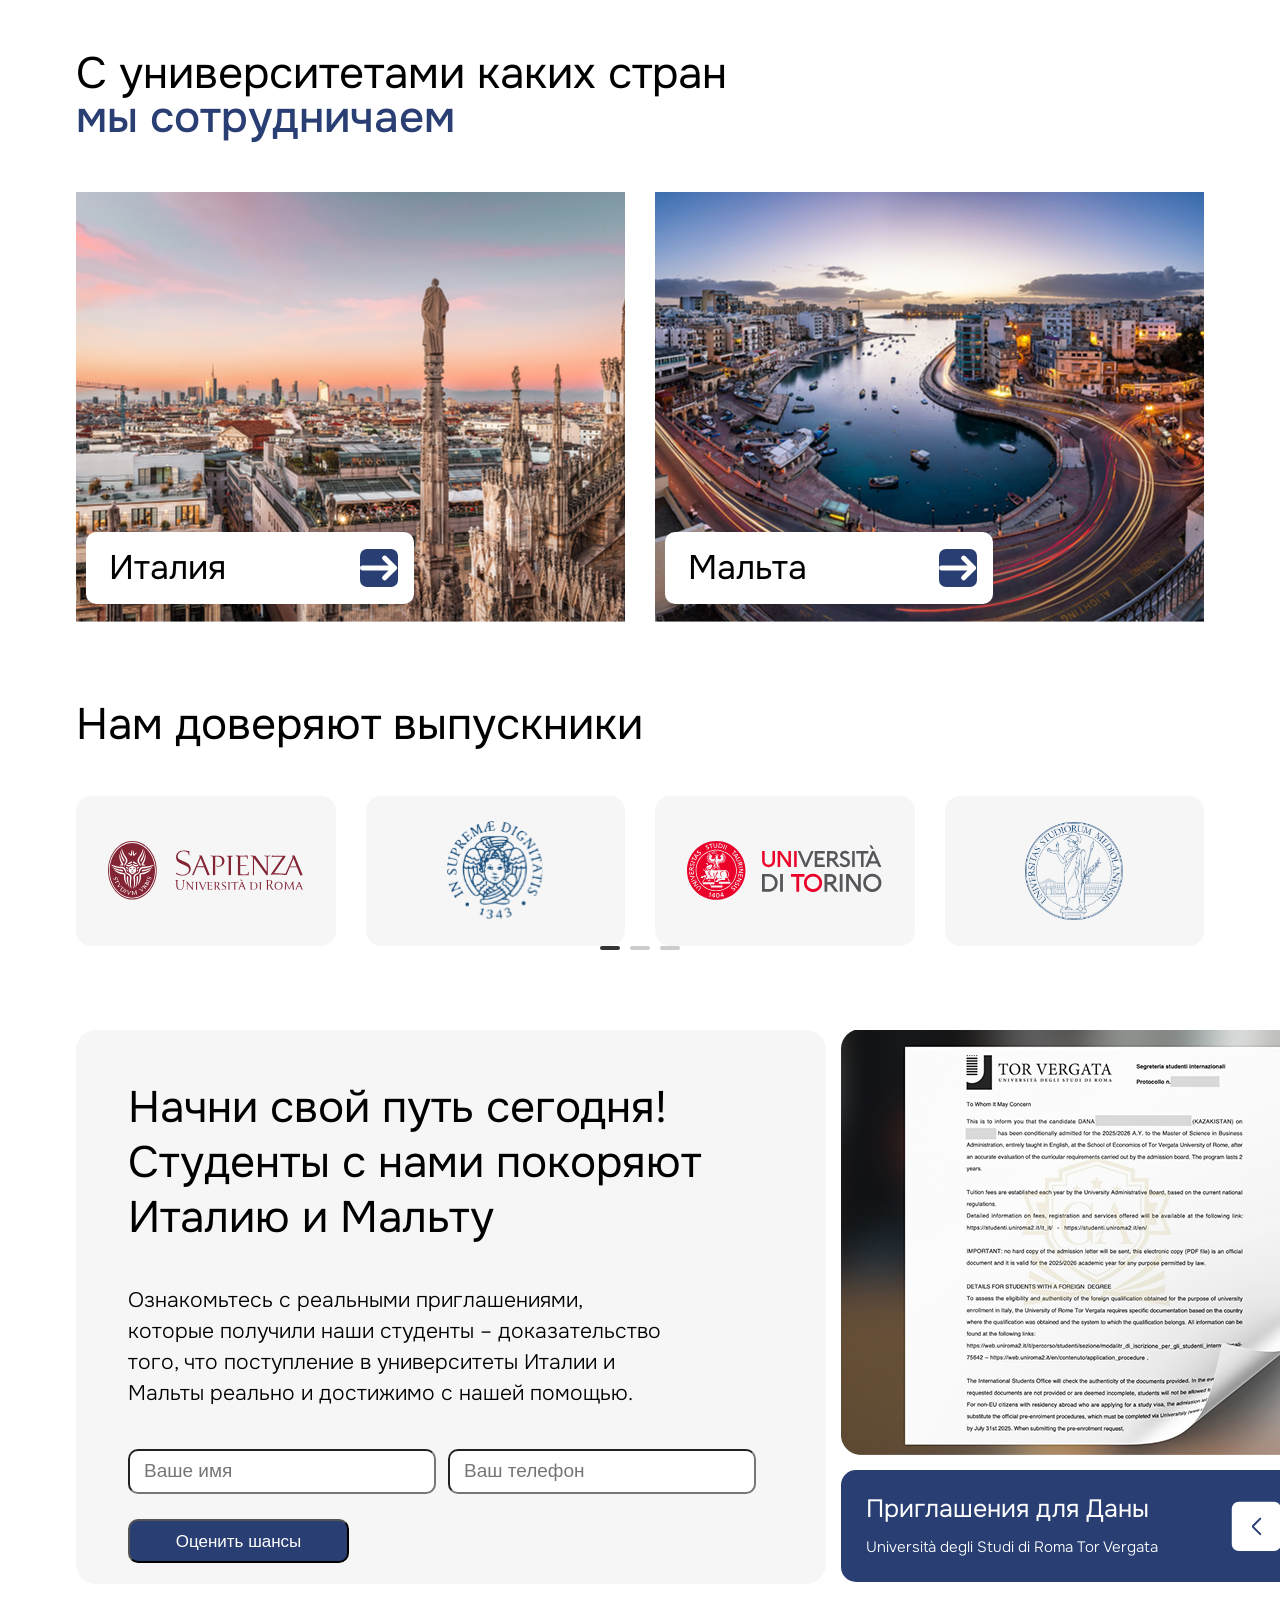
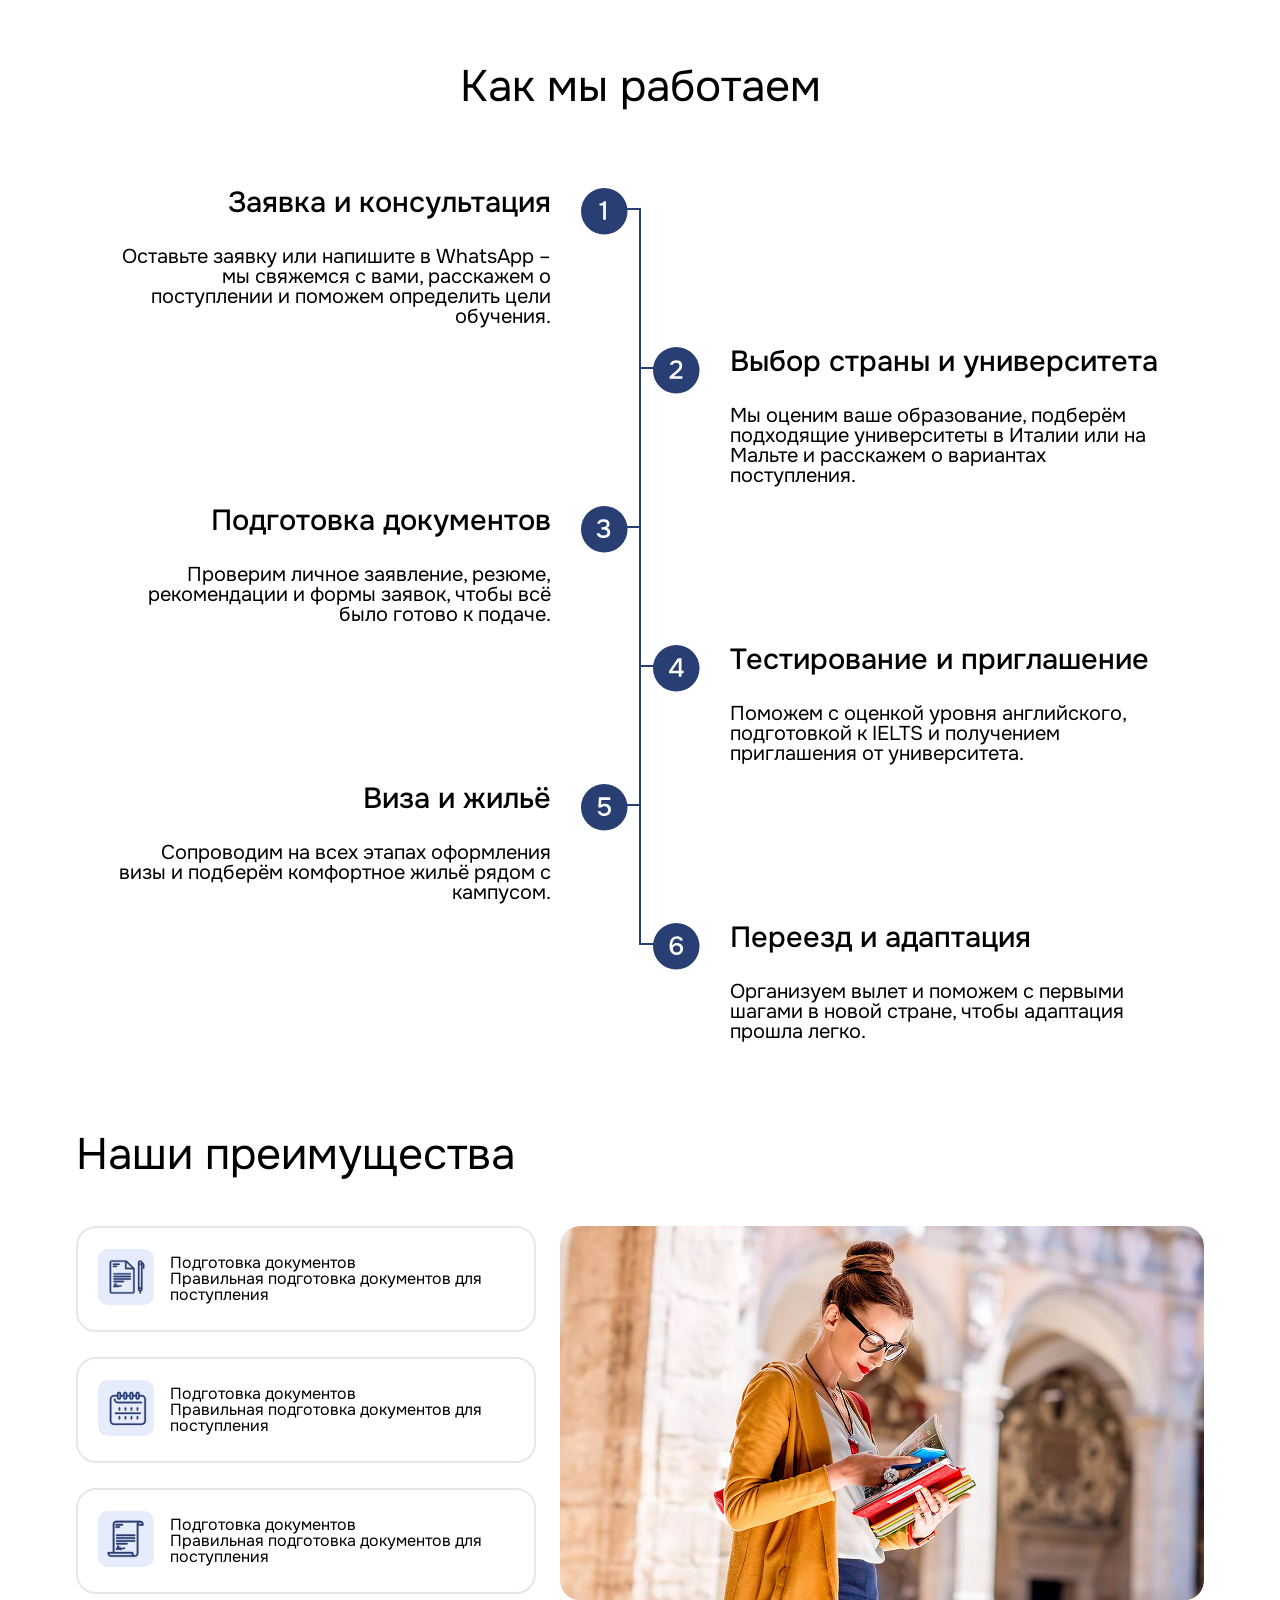
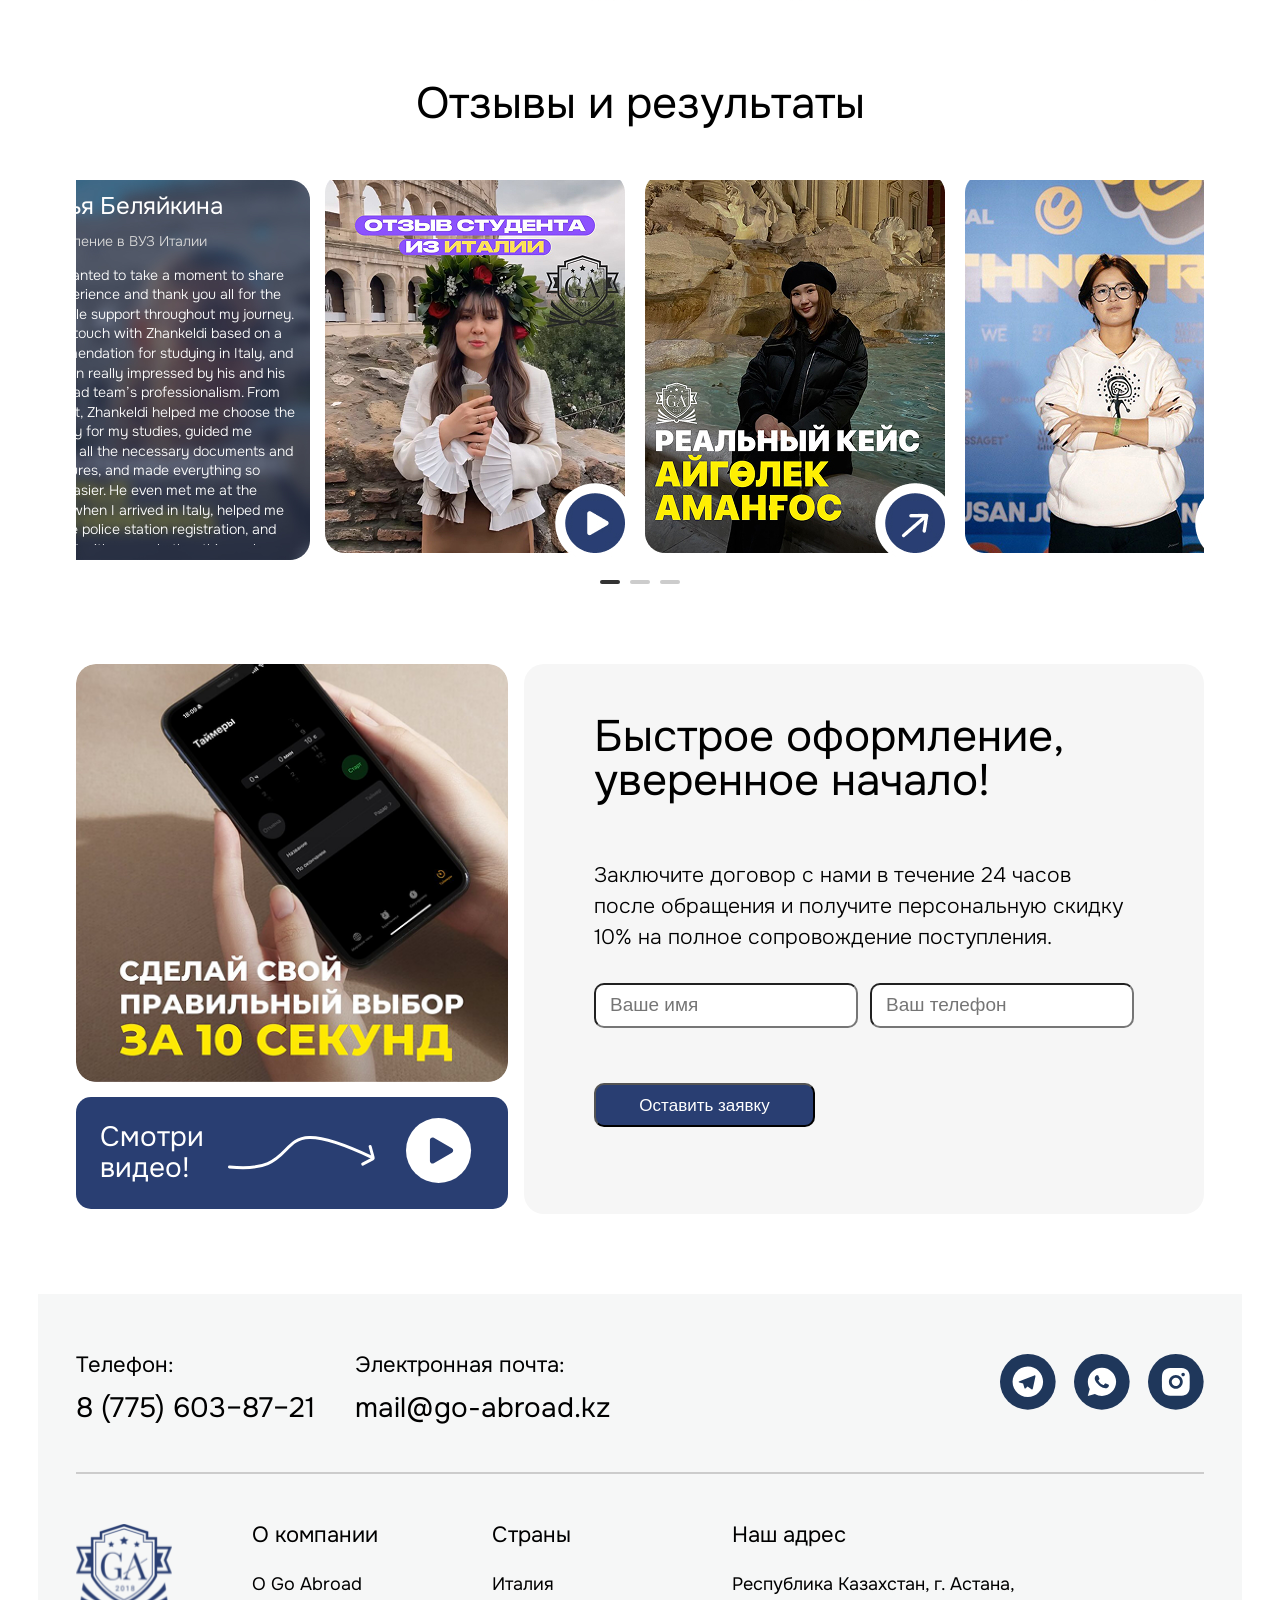
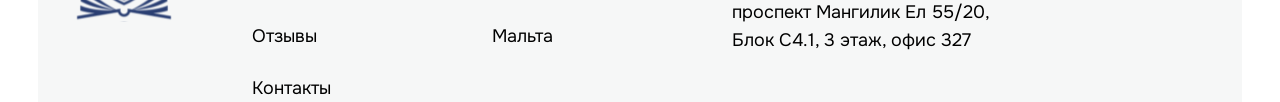
==== commit 26e39aef: "remove img" ====
--- a/index.html
+++ b/index.html
@@ -16,8 +16,8 @@
 <body>
   <header class="header">
     <div class="header__top">
-      <a href="home.html" class="logo">
-        <img src="image/Logo.svg" alt="" />
+      <a href="index.html" class="logo">
+        <img src="Image/Logo.svg" alt="" />
       </a>
       <nav class="header__menu">
         <ul class="menu__list">
